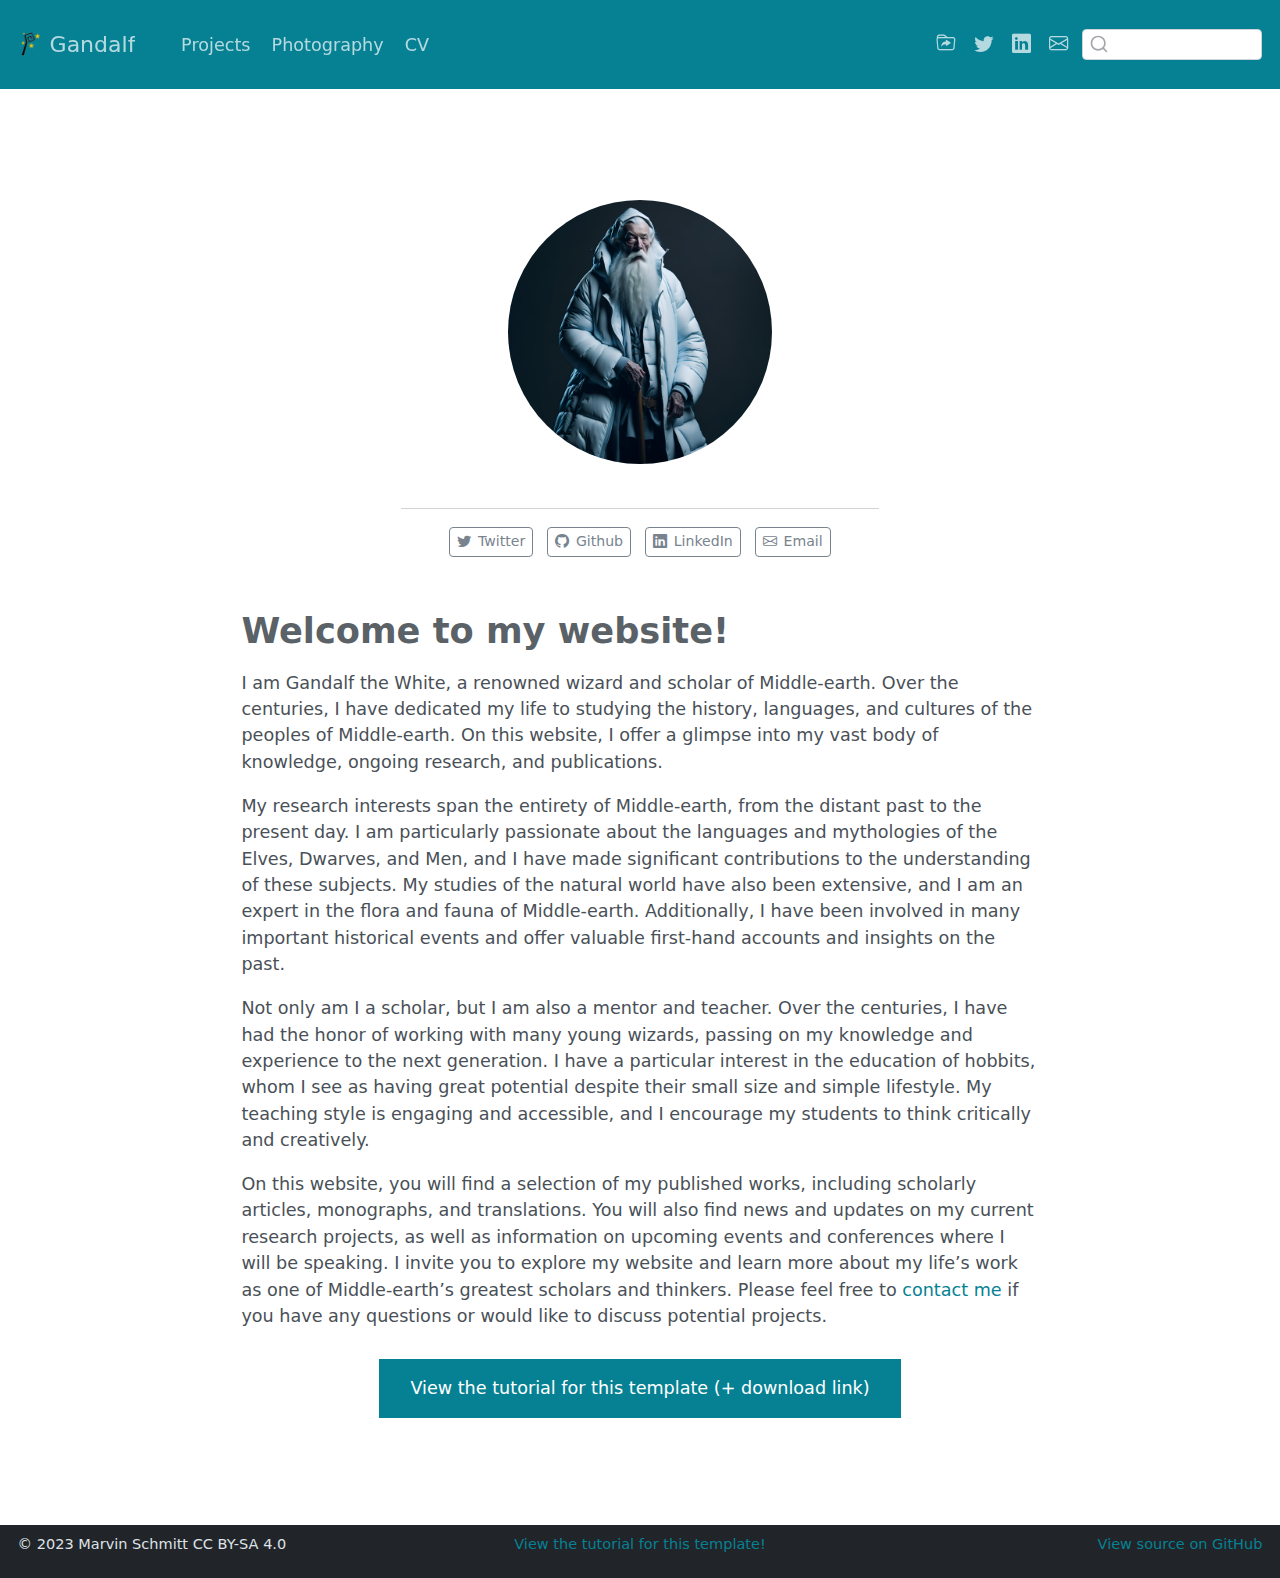
==== docs/index.html @ c87a349d "Initial commit" ====
<!DOCTYPE html>
<html xmlns="http://www.w3.org/1999/xhtml" lang="en" xml:lang="en"><head>

<meta charset="utf-8">
<meta name="generator" content="quarto-1.3.450">

<meta name="viewport" content="width=device-width, initial-scale=1.0, user-scalable=yes">


<title>Gandalf</title>
<style>
code{white-space: pre-wrap;}
span.smallcaps{font-variant: small-caps;}
div.columns{display: flex; gap: min(4vw, 1.5em);}
div.column{flex: auto; overflow-x: auto;}
div.hanging-indent{margin-left: 1.5em; text-indent: -1.5em;}
ul.task-list{list-style: none;}
ul.task-list li input[type="checkbox"] {
  width: 0.8em;
  margin: 0 0.8em 0.2em -1em; /* quarto-specific, see https://github.com/quarto-dev/quarto-cli/issues/4556 */ 
  vertical-align: middle;
}
</style>


<script src="site_libs/quarto-nav/quarto-nav.js"></script>
<script src="site_libs/clipboard/clipboard.min.js"></script>
<script src="site_libs/quarto-search/autocomplete.umd.js"></script>
<script src="site_libs/quarto-search/fuse.min.js"></script>
<script src="site_libs/quarto-search/quarto-search.js"></script>
<meta name="quarto:offset" content="./">
<link href="./img/favicon.png" rel="icon" type="image/png">
<script src="site_libs/quarto-html/quarto.js"></script>
<script src="site_libs/quarto-html/popper.min.js"></script>
<script src="site_libs/quarto-html/tippy.umd.min.js"></script>
<link href="site_libs/quarto-html/tippy.css" rel="stylesheet">
<link href="site_libs/quarto-html/quarto-syntax-highlighting.css" rel="stylesheet" id="quarto-text-highlighting-styles">
<script src="site_libs/bootstrap/bootstrap.min.js"></script>
<link href="site_libs/bootstrap/bootstrap-icons.css" rel="stylesheet">
<link href="site_libs/bootstrap/bootstrap.min.css" rel="stylesheet" id="quarto-bootstrap" data-mode="light">
<script id="quarto-search-options" type="application/json">{
  "location": "navbar",
  "copy-button": false,
  "collapse-after": 3,
  "panel-placement": "end",
  "type": "textbox",
  "limit": 20,
  "language": {
    "search-no-results-text": "No results",
    "search-matching-documents-text": "matching documents",
    "search-copy-link-title": "Copy link to search",
    "search-hide-matches-text": "Hide additional matches",
    "search-more-match-text": "more match in this document",
    "search-more-matches-text": "more matches in this document",
    "search-clear-button-title": "Clear",
    "search-detached-cancel-button-title": "Cancel",
    "search-submit-button-title": "Submit",
    "search-label": "Search"
  }
}</script>


</head>

<body class="nav-fixed fullcontent">

<div id="quarto-search-results"></div>
  <header id="quarto-header" class="headroom fixed-top">
    <nav class="navbar navbar-expand-lg navbar-dark ">
      <div class="navbar-container container-fluid">
      <div class="navbar-brand-container">
    <a href="./index.html" class="navbar-brand navbar-brand-logo">
    <img src="./img/logo.png" alt="" class="navbar-logo">
    </a>
    <a class="navbar-brand" href="./index.html">
    <span class="navbar-title">Gandalf</span>
    </a>
  </div>
            <div id="quarto-search" class="" title="Search"></div>
          <button class="navbar-toggler" type="button" data-bs-toggle="collapse" data-bs-target="#navbarCollapse" aria-controls="navbarCollapse" aria-expanded="false" aria-label="Toggle navigation" onclick="if (window.quartoToggleHeadroom) { window.quartoToggleHeadroom(); }">
  <span class="navbar-toggler-icon"></span>
</button>
          <div class="collapse navbar-collapse" id="navbarCollapse">
            <ul class="navbar-nav navbar-nav-scroll me-auto">
  <li class="nav-item">
    <a class="nav-link" href="./projects/index.html" rel="" target="">
 <span class="menu-text">Projects</span></a>
  </li>  
  <li class="nav-item">
    <a class="nav-link" href="./photography/index.html" rel="" target="">
 <span class="menu-text">Photography</span></a>
  </li>  
  <li class="nav-item">
    <a class="nav-link" href="./cv/index.html" rel="" target="">
 <span class="menu-text">CV</span></a>
  </li>  
</ul>
            <ul class="navbar-nav navbar-nav-scroll ms-auto">
  <li class="nav-item compact">
    <a class="nav-link" href="https://www.marvinschmitt.com/blog/website-tutorial-quarto/" rel="" target=""><i class="bi bi-folder-symlink" role="img">
</i> 
 <span class="menu-text"></span></a>
  </li>  
  <li class="nav-item compact">
    <a class="nav-link" href="https://twitter.com/MarvinSchmittML" rel="" target=""><i class="bi bi-twitter" role="img">
</i> 
 <span class="menu-text"></span></a>
  </li>  
  <li class="nav-item compact">
    <a class="nav-link" href="https://www.linkedin.com/in/marvin-schmitt-a85b321a2/" rel="" target=""><i class="bi bi-linkedin" role="img">
</i> 
 <span class="menu-text"></span></a>
  </li>  
  <li class="nav-item compact">
    <a class="nav-link" href="mailto:mail.marvinschmitt@gmail.com" rel="" target=""><i class="bi bi-envelope" role="img" aria-label="email">
</i> 
 <span class="menu-text"></span></a>
  </li>  
</ul>
            <div class="quarto-navbar-tools">
</div>
          </div> <!-- /navcollapse -->
      </div> <!-- /container-fluid -->
    </nav>
</header>
<!-- content -->
<div id="quarto-content" class="quarto-container page-columns page-rows-contents page-layout-article page-navbar">
<!-- sidebar -->
<!-- margin-sidebar -->
    
<!-- main -->
<main class="content" id="quarto-document-content">



<div class="quarto-about-jolla">
  <img src="img/my_image.jpg" class="about-image
  round " style="height: 15em; width: 15em;">
 <div id="about-block">
</div> 
  <hr class="about-sep">
   <div class="about-links">
  <a href="https://twitter.com/MarvinSchmittML" class="about-link" rel="" target="">
    <i class="bi bi-twitter"></i>
     <span class="about-link-text">Twitter</span>
  </a>
  <a href="https://github.com/marvinschmitt" class="about-link" rel="" target="">
    <i class="bi bi-github"></i>
     <span class="about-link-text">Github</span>
  </a>
  <a href="https://www.linkedin.com/in/marvin-schmitt-a85b321a2/" class="about-link" rel="" target="">
    <i class="bi bi-linkedin"></i>
     <span class="about-link-text">LinkedIn</span>
  </a>
  <a href="mailto:mail.marvinschmitt@gmail.com" class="about-link" rel="" target="">
    <i class="bi bi-envelope"></i>
     <span class="about-link-text">Email</span>
  </a>
</div>
</div>

<section id="welcome-to-my-website" class="level1">
<h1>Welcome to my website!</h1>
<p>I am Gandalf the White, a renowned wizard and scholar of Middle-earth. Over the centuries, I have dedicated my life to studying the history, languages, and cultures of the peoples of Middle-earth. On this website, I offer a glimpse into my vast body of knowledge, ongoing research, and publications.</p>
<p>My research interests span the entirety of Middle-earth, from the distant past to the present day. I am particularly passionate about the languages and mythologies of the Elves, Dwarves, and Men, and I have made significant contributions to the understanding of these subjects. My studies of the natural world have also been extensive, and I am an expert in the flora and fauna of Middle-earth. Additionally, I have been involved in many important historical events and offer valuable first-hand accounts and insights on the past.</p>
<p>Not only am I a scholar, but I am also a mentor and teacher. Over the centuries, I have had the honor of working with many young wizards, passing on my knowledge and experience to the next generation. I have a particular interest in the education of hobbits, whom I see as having great potential despite their small size and simple lifestyle. My teaching style is engaging and accessible, and I encourage my students to think critically and creatively.</p>
<p>On this website, you will find a selection of my published works, including scholarly articles, monographs, and translations. You will also find news and updates on my current research projects, as well as information on upcoming events and conferences where I will be speaking. I invite you to explore my website and learn more about my life’s work as one of Middle-earth’s greatest scholars and thinkers. Please feel free to <a href="mailto:mail.marvinschmitt@gmail.com">contact me</a> if you have any questions or would like to discuss potential projects.</p>
<div style="margin: 30px; text-align: center;">
<a class="btn btn-primary" href="https://www.marvinschmitt.com/blog/website-tutorial-quarto/" role="button" target="_blank" style="padding: 15px 30px;">View the tutorial for this template (+ download link)</a>
</div>



</section>

</main> <!-- /main -->
<script id="quarto-html-after-body" type="application/javascript">
window.document.addEventListener("DOMContentLoaded", function (event) {
  const toggleBodyColorMode = (bsSheetEl) => {
    const mode = bsSheetEl.getAttribute("data-mode");
    const bodyEl = window.document.querySelector("body");
    if (mode === "dark") {
      bodyEl.classList.add("quarto-dark");
      bodyEl.classList.remove("quarto-light");
    } else {
      bodyEl.classList.add("quarto-light");
      bodyEl.classList.remove("quarto-dark");
    }
  }
  const toggleBodyColorPrimary = () => {
    const bsSheetEl = window.document.querySelector("link#quarto-bootstrap");
    if (bsSheetEl) {
      toggleBodyColorMode(bsSheetEl);
    }
  }
  toggleBodyColorPrimary();  
  const isCodeAnnotation = (el) => {
    for (const clz of el.classList) {
      if (clz.startsWith('code-annotation-')) {                     
        return true;
      }
    }
    return false;
  }
  const clipboard = new window.ClipboardJS('.code-copy-button', {
    text: function(trigger) {
      const codeEl = trigger.previousElementSibling.cloneNode(true);
      for (const childEl of codeEl.children) {
        if (isCodeAnnotation(childEl)) {
          childEl.remove();
        }
      }
      return codeEl.innerText;
    }
  });
  clipboard.on('success', function(e) {
    // button target
    const button = e.trigger;
    // don't keep focus
    button.blur();
    // flash "checked"
    button.classList.add('code-copy-button-checked');
    var currentTitle = button.getAttribute("title");
    button.setAttribute("title", "Copied!");
    let tooltip;
    if (window.bootstrap) {
      button.setAttribute("data-bs-toggle", "tooltip");
      button.setAttribute("data-bs-placement", "left");
      button.setAttribute("data-bs-title", "Copied!");
      tooltip = new bootstrap.Tooltip(button, 
        { trigger: "manual", 
          customClass: "code-copy-button-tooltip",
          offset: [0, -8]});
      tooltip.show();    
    }
    setTimeout(function() {
      if (tooltip) {
        tooltip.hide();
        button.removeAttribute("data-bs-title");
        button.removeAttribute("data-bs-toggle");
        button.removeAttribute("data-bs-placement");
      }
      button.setAttribute("title", currentTitle);
      button.classList.remove('code-copy-button-checked');
    }, 1000);
    // clear code selection
    e.clearSelection();
  });
  function tippyHover(el, contentFn) {
    const config = {
      allowHTML: true,
      content: contentFn,
      maxWidth: 500,
      delay: 100,
      arrow: false,
      appendTo: function(el) {
          return el.parentElement;
      },
      interactive: true,
      interactiveBorder: 10,
      theme: 'quarto',
      placement: 'bottom-start'
    };
    window.tippy(el, config); 
  }
  const noterefs = window.document.querySelectorAll('a[role="doc-noteref"]');
  for (var i=0; i<noterefs.length; i++) {
    const ref = noterefs[i];
    tippyHover(ref, function() {
      // use id or data attribute instead here
      let href = ref.getAttribute('data-footnote-href') || ref.getAttribute('href');
      try { href = new URL(href).hash; } catch {}
      const id = href.replace(/^#\/?/, "");
      const note = window.document.getElementById(id);
      return note.innerHTML;
    });
  }
      let selectedAnnoteEl;
      const selectorForAnnotation = ( cell, annotation) => {
        let cellAttr = 'data-code-cell="' + cell + '"';
        let lineAttr = 'data-code-annotation="' +  annotation + '"';
        const selector = 'span[' + cellAttr + '][' + lineAttr + ']';
        return selector;
      }
      const selectCodeLines = (annoteEl) => {
        const doc = window.document;
        const targetCell = annoteEl.getAttribute("data-target-cell");
        const targetAnnotation = annoteEl.getAttribute("data-target-annotation");
        const annoteSpan = window.document.querySelector(selectorForAnnotation(targetCell, targetAnnotation));
        const lines = annoteSpan.getAttribute("data-code-lines").split(",");
        const lineIds = lines.map((line) => {
          return targetCell + "-" + line;
        })
        let top = null;
        let height = null;
        let parent = null;
        if (lineIds.length > 0) {
            //compute the position of the single el (top and bottom and make a div)
            const el = window.document.getElementById(lineIds[0]);
            top = el.offsetTop;
            height = el.offsetHeight;
            parent = el.parentElement.parentElement;
          if (lineIds.length > 1) {
            const lastEl = window.document.getElementById(lineIds[lineIds.length - 1]);
            const bottom = lastEl.offsetTop + lastEl.offsetHeight;
            height = bottom - top;
          }
          if (top !== null && height !== null && parent !== null) {
            // cook up a div (if necessary) and position it 
            let div = window.document.getElementById("code-annotation-line-highlight");
            if (div === null) {
              div = window.document.createElement("div");
              div.setAttribute("id", "code-annotation-line-highlight");
              div.style.position = 'absolute';
              parent.appendChild(div);
            }
            div.style.top = top - 2 + "px";
            div.style.height = height + 4 + "px";
            let gutterDiv = window.document.getElementById("code-annotation-line-highlight-gutter");
            if (gutterDiv === null) {
              gutterDiv = window.document.createElement("div");
              gutterDiv.setAttribute("id", "code-annotation-line-highlight-gutter");
              gutterDiv.style.position = 'absolute';
              const codeCell = window.document.getElementById(targetCell);
              const gutter = codeCell.querySelector('.code-annotation-gutter');
              gutter.appendChild(gutterDiv);
            }
            gutterDiv.style.top = top - 2 + "px";
            gutterDiv.style.height = height + 4 + "px";
          }
          selectedAnnoteEl = annoteEl;
        }
      };
      const unselectCodeLines = () => {
        const elementsIds = ["code-annotation-line-highlight", "code-annotation-line-highlight-gutter"];
        elementsIds.forEach((elId) => {
          const div = window.document.getElementById(elId);
          if (div) {
            div.remove();
          }
        });
        selectedAnnoteEl = undefined;
      };
      // Attach click handler to the DT
      const annoteDls = window.document.querySelectorAll('dt[data-target-cell]');
      for (const annoteDlNode of annoteDls) {
        annoteDlNode.addEventListener('click', (event) => {
          const clickedEl = event.target;
          if (clickedEl !== selectedAnnoteEl) {
            unselectCodeLines();
            const activeEl = window.document.querySelector('dt[data-target-cell].code-annotation-active');
            if (activeEl) {
              activeEl.classList.remove('code-annotation-active');
            }
            selectCodeLines(clickedEl);
            clickedEl.classList.add('code-annotation-active');
          } else {
            // Unselect the line
            unselectCodeLines();
            clickedEl.classList.remove('code-annotation-active');
          }
        });
      }
  const findCites = (el) => {
    const parentEl = el.parentElement;
    if (parentEl) {
      const cites = parentEl.dataset.cites;
      if (cites) {
        return {
          el,
          cites: cites.split(' ')
        };
      } else {
        return findCites(el.parentElement)
      }
    } else {
      return undefined;
    }
  };
  var bibliorefs = window.document.querySelectorAll('a[role="doc-biblioref"]');
  for (var i=0; i<bibliorefs.length; i++) {
    const ref = bibliorefs[i];
    const citeInfo = findCites(ref);
    if (citeInfo) {
      tippyHover(citeInfo.el, function() {
        var popup = window.document.createElement('div');
        citeInfo.cites.forEach(function(cite) {
          var citeDiv = window.document.createElement('div');
          citeDiv.classList.add('hanging-indent');
          citeDiv.classList.add('csl-entry');
          var biblioDiv = window.document.getElementById('ref-' + cite);
          if (biblioDiv) {
            citeDiv.innerHTML = biblioDiv.innerHTML;
          }
          popup.appendChild(citeDiv);
        });
        return popup.innerHTML;
      });
    }
  }
});
</script>
</div> <!-- /content -->
<footer class="footer">
  <div class="nav-footer">
    <div class="nav-footer-left"><span class="faux-block">© 2023 Marvin Schmitt CC BY-SA 4.0</span></div>   
    <div class="nav-footer-center"><span class="faux-block"><a href="https://www.marvinschmitt.com/blog/website-tutorial-quarto/">View the tutorial for this template!</a></span></div>
    <div class="nav-footer-right"><span class="faux-block"><a href="https://github.com/marvinschmitt/quarto-website-template/">View source on GitHub</a></span></div>
  </div>
</footer>



</body></html>
---- docs/site_libs/quarto-html/tippy.css ----
.tippy-box[data-animation=fade][data-state=hidden]{opacity:0}[data-tippy-root]{max-width:calc(100vw - 10px)}.tippy-box{position:relative;background-color:#333;color:#fff;border-radius:4px;font-size:14px;line-height:1.4;white-space:normal;outline:0;transition-property:transform,visibility,opacity}.tippy-box[data-placement^=top]>.tippy-arrow{bottom:0}.tippy-box[data-placement^=top]>.tippy-arrow:before{bottom:-7px;left:0;border-width:8px 8px 0;border-top-color:initial;transform-origin:center top}.tippy-box[data-placement^=bottom]>.tippy-arrow{top:0}.tippy-box[data-placement^=bottom]>.tippy-arrow:before{top:-7px;left:0;border-width:0 8px 8px;border-bottom-color:initial;transform-origin:center bottom}.tippy-box[data-placement^=left]>.tippy-arrow{right:0}.tippy-box[data-placement^=left]>.tippy-arrow:before{border-width:8px 0 8px 8px;border-left-color:initial;right:-7px;transform-origin:center left}.tippy-box[data-placement^=right]>.tippy-arrow{left:0}.tippy-box[data-placement^=right]>.tippy-arrow:before{left:-7px;border-width:8px 8px 8px 0;border-right-color:initial;transform-origin:center right}.tippy-box[data-inertia][data-state=visible]{transition-timing-function:cubic-bezier(.54,1.5,.38,1.11)}.tippy-arrow{width:16px;height:16px;color:#333}.tippy-arrow:before{content:"";position:absolute;border-color:transparent;border-style:solid}.tippy-content{position:relative;padding:5px 9px;z-index:1}
---- docs/site_libs/quarto-html/quarto-syntax-highlighting.css ----
/* quarto syntax highlight colors */
:root {
  --quarto-hl-ot-color: #003B4F;
  --quarto-hl-at-color: #657422;
  --quarto-hl-ss-color: #20794D;
  --quarto-hl-an-color: #5E5E5E;
  --quarto-hl-fu-color: #4758AB;
  --quarto-hl-st-color: #20794D;
  --quarto-hl-cf-color: #003B4F;
  --quarto-hl-op-color: #5E5E5E;
  --quarto-hl-er-color: #AD0000;
  --quarto-hl-bn-color: #AD0000;
  --quarto-hl-al-color: #AD0000;
  --quarto-hl-va-color: #111111;
  --quarto-hl-bu-color: inherit;
  --quarto-hl-ex-color: inherit;
  --quarto-hl-pp-color: #AD0000;
  --quarto-hl-in-color: #5E5E5E;
  --quarto-hl-vs-color: #20794D;
  --quarto-hl-wa-color: #5E5E5E;
  --quarto-hl-do-color: #5E5E5E;
  --quarto-hl-im-color: #00769E;
  --quarto-hl-ch-color: #20794D;
  --quarto-hl-dt-color: #AD0000;
  --quarto-hl-fl-color: #AD0000;
  --quarto-hl-co-color: #5E5E5E;
  --quarto-hl-cv-color: #5E5E5E;
  --quarto-hl-cn-color: #8f5902;
  --quarto-hl-sc-color: #5E5E5E;
  --quarto-hl-dv-color: #AD0000;
  --quarto-hl-kw-color: #003B4F;
}

/* other quarto variables */
:root {
  --quarto-font-monospace: SFMono-Regular, Menlo, Monaco, Consolas, "Liberation Mono", "Courier New", monospace;
}

pre > code.sourceCode > span {
  color: #003B4F;
}

code span {
  color: #003B4F;
}

code.sourceCode > span {
  color: #003B4F;
}

div.sourceCode,
div.sourceCode pre.sourceCode {
  color: #003B4F;
}

code span.ot {
  color: #003B4F;
  font-style: inherit;
}

code span.at {
  color: #657422;
  font-style: inherit;
}

code span.ss {
  color: #20794D;
  font-style: inherit;
}

code span.an {
  color: #5E5E5E;
  font-style: inherit;
}

code span.fu {
  color: #4758AB;
  font-style: inherit;
}

code span.st {
  color: #20794D;
  font-style: inherit;
}

code span.cf {
  color: #003B4F;
  font-style: inherit;
}

code span.op {
  color: #5E5E5E;
  font-style: inherit;
}

code span.er {
  color: #AD0000;
  font-style: inherit;
}

code span.bn {
  color: #AD0000;
  font-style: inherit;
}

code span.al {
  color: #AD0000;
  font-style: inherit;
}

code span.va {
  color: #111111;
  font-style: inherit;
}

code span.bu {
  font-style: inherit;
}

code span.ex {
  font-style: inherit;
}

code span.pp {
  color: #AD0000;
  font-style: inherit;
}

code span.in {
  color: #5E5E5E;
  font-style: inherit;
}

code span.vs {
  color: #20794D;
  font-style: inherit;
}

code span.wa {
  color: #5E5E5E;
  font-style: italic;
}

code span.do {
  color: #5E5E5E;
  font-style: italic;
}

code span.im {
  color: #00769E;
  font-style: inherit;
}

code span.ch {
  color: #20794D;
  font-style: inherit;
}

code span.dt {
  color: #AD0000;
  font-style: inherit;
}

code span.fl {
  color: #AD0000;
  font-style: inherit;
}

code span.co {
  color: #5E5E5E;
  font-style: inherit;
}

code span.cv {
  color: #5E5E5E;
  font-style: italic;
}

code span.cn {
  color: #8f5902;
  font-style: inherit;
}

code span.sc {
  color: #5E5E5E;
  font-style: inherit;
}

code span.dv {
  color: #AD0000;
  font-style: inherit;
}

code span.kw {
  color: #003B4F;
  font-style: inherit;
}

.prevent-inlining {
  content: "</";
}

/*# sourceMappingURL=debc5d5d77c3f9108843748ff7464032.css.map */
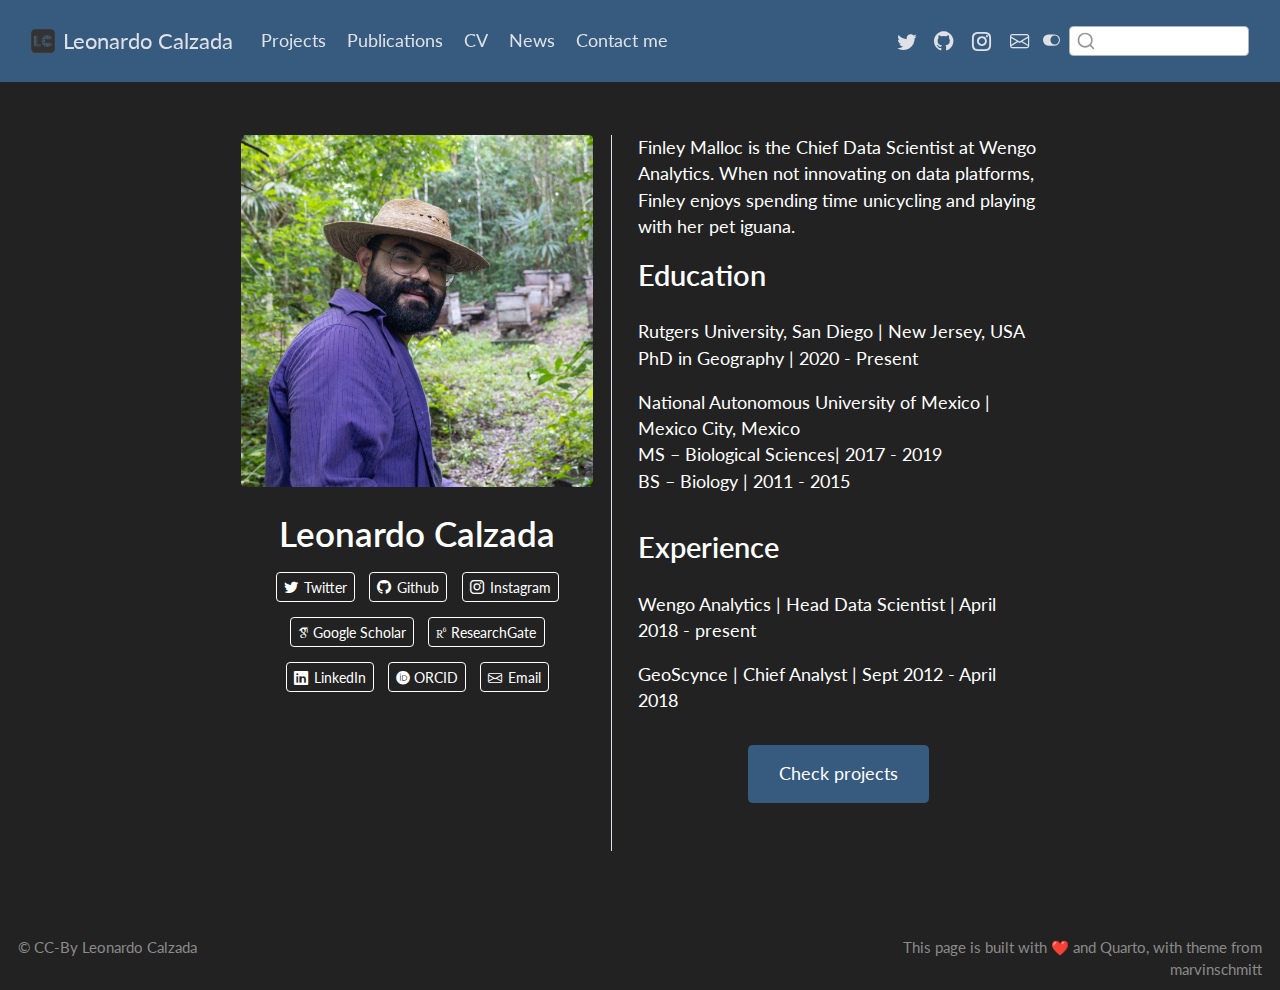
==== commit 42617a51: "first deploy" ====
--- a/docs/index.html
+++ b/docs/index.html
@@ -2,12 +2,12 @@
 <html xmlns="http://www.w3.org/1999/xhtml" lang="en" xml:lang="en"><head>
 
 <meta charset="utf-8">
-<meta name="generator" content="quarto-1.3.450">
+<meta name="generator" content="quarto-1.4.555">
 
 <meta name="viewport" content="width=device-width, initial-scale=1.0, user-scalable=yes">
 
 
-<title>Gandalf</title>
+<title>Leonardo Calzada</title>
 <style>
 code{white-space: pre-wrap;}
 span.smallcaps{font-variant: small-caps;}
@@ -34,17 +34,26 @@
 <script src="site_libs/quarto-html/popper.min.js"></script>
 <script src="site_libs/quarto-html/tippy.umd.min.js"></script>
 <link href="site_libs/quarto-html/tippy.css" rel="stylesheet">
-<link href="site_libs/quarto-html/quarto-syntax-highlighting.css" rel="stylesheet" id="quarto-text-highlighting-styles">
+<link href="site_libs/quarto-html/quarto-syntax-highlighting.css" rel="stylesheet" class="quarto-color-scheme" id="quarto-text-highlighting-styles">
+<link href="site_libs/quarto-html/quarto-syntax-highlighting-dark.css" rel="prefetch" class="quarto-color-scheme quarto-color-alternate" id="quarto-text-highlighting-styles">
 <script src="site_libs/bootstrap/bootstrap.min.js"></script>
 <link href="site_libs/bootstrap/bootstrap-icons.css" rel="stylesheet">
-<link href="site_libs/bootstrap/bootstrap.min.css" rel="stylesheet" id="quarto-bootstrap" data-mode="light">
+<link href="site_libs/bootstrap/bootstrap.min.css" rel="stylesheet" class="quarto-color-scheme" id="quarto-bootstrap" data-mode="light">
+<link href="site_libs/bootstrap/bootstrap-dark.min.css" rel="prefetch" class="quarto-color-scheme quarto-color-alternate" id="quarto-bootstrap" data-mode="dark">
+<link href="site_libs/quarto-contrib/academicons-1.9.2/all.css" rel="stylesheet">
+<link href="site_libs/quarto-contrib/academicons-1.9.2/size.css" rel="stylesheet">
 <script id="quarto-search-options" type="application/json">{
   "location": "navbar",
   "copy-button": false,
   "collapse-after": 3,
   "panel-placement": "end",
   "type": "textbox",
-  "limit": 20,
+  "limit": 50,
+  "keyboard-shortcut": [
+    "f",
+    "/",
+    "s"
+  ],
   "language": {
     "search-no-results-text": "No results",
     "search-matching-documents-text": "matching documents",
@@ -53,6 +62,7 @@
     "search-more-match-text": "more match in this document",
     "search-more-matches-text": "more matches in this document",
     "search-clear-button-title": "Clear",
+    "search-text-placeholder": "",
     "search-detached-cancel-button-title": "Cancel",
     "search-submit-button-title": "Submit",
     "search-label": "Search"
@@ -60,20 +70,21 @@
 }</script>
 
 
+<link rel="stylesheet" href="html/styles.scss">
 </head>
 
 <body class="nav-fixed fullcontent">
 
 <div id="quarto-search-results"></div>
   <header id="quarto-header" class="headroom fixed-top">
-    <nav class="navbar navbar-expand-lg navbar-dark ">
+    <nav class="navbar navbar-expand-lg " data-bs-theme="dark">
       <div class="navbar-container container-fluid">
-      <div class="navbar-brand-container">
+      <div class="navbar-brand-container mx-auto">
     <a href="./index.html" class="navbar-brand navbar-brand-logo">
     <img src="./img/logo.png" alt="" class="navbar-logo">
     </a>
     <a class="navbar-brand" href="./index.html">
-    <span class="navbar-title">Gandalf</span>
+    <span class="navbar-title">Leonardo Calzada</span>
     </a>
   </div>
             <div id="quarto-search" class="" title="Search"></div>
@@ -83,43 +94,52 @@
           <div class="collapse navbar-collapse" id="navbarCollapse">
             <ul class="navbar-nav navbar-nav-scroll me-auto">
   <li class="nav-item">
-    <a class="nav-link" href="./projects/index.html" rel="" target="">
- <span class="menu-text">Projects</span></a>
+    <a class="nav-link" href="./projects/index.html"> 
+<span class="menu-text">Projects</span></a>
   </li>  
   <li class="nav-item">
-    <a class="nav-link" href="./photography/index.html" rel="" target="">
- <span class="menu-text">Photography</span></a>
+    <a class="nav-link" href="./publications/index.html"> 
+<span class="menu-text">Publications</span></a>
   </li>  
   <li class="nav-item">
-    <a class="nav-link" href="./cv/index.html" rel="" target="">
- <span class="menu-text">CV</span></a>
+    <a class="nav-link" href="./cv/index.html"> 
+<span class="menu-text">CV</span></a>
+  </li>  
+  <li class="nav-item">
+    <a class="nav-link" href="./cv/index.html"> 
+<span class="menu-text">News</span></a>
+  </li>  
+  <li class="nav-item">
+    <a class="nav-link" href="./cv/index.html"> 
+<span class="menu-text">Contact me</span></a>
   </li>  
 </ul>
             <ul class="navbar-nav navbar-nav-scroll ms-auto">
   <li class="nav-item compact">
-    <a class="nav-link" href="https://www.marvinschmitt.com/blog/website-tutorial-quarto/" rel="" target=""><i class="bi bi-folder-symlink" role="img">
+    <a class="nav-link" href="https://twitter.com/le_calzada"> <i class="bi bi-twitter" role="img">
 </i> 
- <span class="menu-text"></span></a>
+<span class="menu-text"></span></a>
   </li>  
   <li class="nav-item compact">
-    <a class="nav-link" href="https://twitter.com/MarvinSchmittML" rel="" target=""><i class="bi bi-twitter" role="img">
+    <a class="nav-link" href="https://github.com/leocalzada"> <i class="bi bi-github" role="img">
 </i> 
- <span class="menu-text"></span></a>
+<span class="menu-text"></span></a>
   </li>  
   <li class="nav-item compact">
-    <a class="nav-link" href="https://www.linkedin.com/in/marvin-schmitt-a85b321a2/" rel="" target=""><i class="bi bi-linkedin" role="img">
+    <a class="nav-link" href="https://www.instagram.com/lecalzada/"> <i class="bi bi-instagram" role="img">
 </i> 
- <span class="menu-text"></span></a>
+<span class="menu-text"></span></a>
   </li>  
   <li class="nav-item compact">
-    <a class="nav-link" href="mailto:mail.marvinschmitt@gmail.com" rel="" target=""><i class="bi bi-envelope" role="img" aria-label="email">
+    <a class="nav-link" href="mailto:leonardo.calzada@rutgers.edu"> <i class="bi bi-envelope" role="img" aria-label="email">
 </i> 
- <span class="menu-text"></span></a>
+<span class="menu-text"></span></a>
   </li>  
 </ul>
-            <div class="quarto-navbar-tools">
+          </div> <!-- /navcollapse -->
+          <div class="quarto-navbar-tools">
+  <a href="" class="quarto-color-scheme-toggle quarto-navigation-tool  px-1" onclick="window.quartoToggleColorScheme(); return false;" title="Toggle dark mode"><i class="bi"></i></a>
 </div>
-          </div> <!-- /navcollapse -->
       </div> <!-- /container-fluid -->
     </nav>
 </header>
@@ -129,51 +149,69 @@
 <!-- margin-sidebar -->
     
 <!-- main -->
-<main class="content" id="quarto-document-content">
-
-
-
-<div class="quarto-about-jolla">
-  <img src="img/my_image.jpg" class="about-image
-  round " style="height: 15em; width: 15em;">
- <div id="about-block">
-</div> 
-  <hr class="about-sep">
-   <div class="about-links">
-  <a href="https://twitter.com/MarvinSchmittML" class="about-link" rel="" target="">
+<div class="quarto-about-trestles content">
+  <div class="about-entity">
+    <img src="img/my_image.jpg" class="about-image
+  rounded " style="width: 20em;">
+<header id="title-block-header" class="quarto-title-block default">
+<div class="quarto-title">
+<h1 class="title">Leonardo Calzada</h1>
+</div>
+<div class="quarto-title-meta">
+  </div>
+</header>
+    <div class="about-links">
+  <a href="https://twitter.com/le_calzada" class="about-link" rel="" target="">
     <i class="bi bi-twitter"></i>
      <span class="about-link-text">Twitter</span>
   </a>
-  <a href="https://github.com/marvinschmitt" class="about-link" rel="" target="">
+  <a href="https://github.com/leocalzada" class="about-link" rel="" target="">
     <i class="bi bi-github"></i>
      <span class="about-link-text">Github</span>
   </a>
-  <a href="https://www.linkedin.com/in/marvin-schmitt-a85b321a2/" class="about-link" rel="" target="">
+  <a href="https://www.instagram.com/lecalzada/" class="about-link" rel="" target="">
+    <i class="bi bi-instagram"></i>
+     <span class="about-link-text">Instagram</span>
+  </a>
+  <a href="https://scholar.google.com/citations?user=voVedNAAAAAJ&amp;hl=en" class="about-link" rel="" target="">
+     <span class="about-link-text"><i class="ai  ai-google-scholar"></i> Google Scholar</span>
+  </a>
+  <a href="https://www.researchgate.net/profile/Leonardo-Calzada" class="about-link" rel="" target="">
+     <span class="about-link-text"><i class="ai  ai-researchgate"></i> ResearchGate</span>
+  </a>
+  <a href="https://www.linkedin.com/in/leonardocalzada/" class="about-link" rel="" target="">
     <i class="bi bi-linkedin"></i>
      <span class="about-link-text">LinkedIn</span>
   </a>
-  <a href="mailto:mail.marvinschmitt@gmail.com" class="about-link" rel="" target="">
+  <a href="https://orcid.org/0000-0003-1071-8430" class="about-link" rel="" target="">
+     <span class="about-link-text"><i class="ai  ai-orcid"></i> ORCID</span>
+  </a>
+  <a href="mailto:leonardo.calzada@rutgers.edu" class="about-link" rel="" target="">
     <i class="bi bi-envelope"></i>
      <span class="about-link-text">Email</span>
   </a>
 </div>
+  </div>
+  <div class="about-contents"><main class="content" id="quarto-document-content">
+<p>Finley Malloc is the Chief Data Scientist at Wengo Analytics. When not innovating on data platforms, Finley enjoys spending time unicycling and playing with her pet iguana.</p>
+<section id="education" class="level2">
+<h2 data-anchor-id="education">Education</h2>
+<p>Rutgers University, San Diego | New Jersey, USA PhD in Geography | 2020 - Present</p>
+<p>National Autonomous University of Mexico | Mexico City, Mexico <br> MS – Biological Sciences| 2017 - 2019 <br> BS – Biology | 2011 - 2015</p>
+</section>
+<section id="experience" class="level2">
+<h2 data-anchor-id="experience">Experience</h2>
+<p>Wengo Analytics | Head Data Scientist | April 2018 - present</p>
+<p>GeoScynce | Chief Analyst | Sept 2012 - April 2018</p>
+<div style="margin: 30px; text-align: center;">
+<a class="btn btn-primary" href="https://www.marvinschmitt.com/blog/website-tutorial-quarto/" role="button" target="_blank" style="padding: 15px 30px;">Check projects</a>
 </div>
 
-<section id="welcome-to-my-website" class="level1">
-<h1>Welcome to my website!</h1>
-<p>I am Gandalf the White, a renowned wizard and scholar of Middle-earth. Over the centuries, I have dedicated my life to studying the history, languages, and cultures of the peoples of Middle-earth. On this website, I offer a glimpse into my vast body of knowledge, ongoing research, and publications.</p>
-<p>My research interests span the entirety of Middle-earth, from the distant past to the present day. I am particularly passionate about the languages and mythologies of the Elves, Dwarves, and Men, and I have made significant contributions to the understanding of these subjects. My studies of the natural world have also been extensive, and I am an expert in the flora and fauna of Middle-earth. Additionally, I have been involved in many important historical events and offer valuable first-hand accounts and insights on the past.</p>
-<p>Not only am I a scholar, but I am also a mentor and teacher. Over the centuries, I have had the honor of working with many young wizards, passing on my knowledge and experience to the next generation. I have a particular interest in the education of hobbits, whom I see as having great potential despite their small size and simple lifestyle. My teaching style is engaging and accessible, and I encourage my students to think critically and creatively.</p>
-<p>On this website, you will find a selection of my published works, including scholarly articles, monographs, and translations. You will also find news and updates on my current research projects, as well as information on upcoming events and conferences where I will be speaking. I invite you to explore my website and learn more about my life’s work as one of Middle-earth’s greatest scholars and thinkers. Please feel free to <a href="mailto:mail.marvinschmitt@gmail.com">contact me</a> if you have any questions or would like to discuss potential projects.</p>
-<div style="margin: 30px; text-align: center;">
-<a class="btn btn-primary" href="https://www.marvinschmitt.com/blog/website-tutorial-quarto/" role="button" target="_blank" style="padding: 15px 30px;">View the tutorial for this template (+ download link)</a>
+
+</section>
+</main></div>
 </div>
-
-
-
-</section>
-
-</main> <!-- /main -->
+ <!-- /main -->
 <script id="quarto-html-after-body" type="application/javascript">
 window.document.addEventListener("DOMContentLoaded", function (event) {
   const toggleBodyColorMode = (bsSheetEl) => {
@@ -194,6 +232,150 @@
     }
   }
   toggleBodyColorPrimary();  
+  const disableStylesheet = (stylesheets) => {
+    for (let i=0; i < stylesheets.length; i++) {
+      const stylesheet = stylesheets[i];
+      stylesheet.rel = 'prefetch';
+    }
+  }
+  const enableStylesheet = (stylesheets) => {
+    for (let i=0; i < stylesheets.length; i++) {
+      const stylesheet = stylesheets[i];
+      stylesheet.rel = 'stylesheet';
+    }
+  }
+  const manageTransitions = (selector, allowTransitions) => {
+    const els = window.document.querySelectorAll(selector);
+    for (let i=0; i < els.length; i++) {
+      const el = els[i];
+      if (allowTransitions) {
+        el.classList.remove('notransition');
+      } else {
+        el.classList.add('notransition');
+      }
+    }
+  }
+  const toggleGiscusIfUsed = (isAlternate, darkModeDefault) => {
+    const baseTheme = document.querySelector('#giscus-base-theme')?.value ?? 'light';
+    const alternateTheme = document.querySelector('#giscus-alt-theme')?.value ?? 'dark';
+    let newTheme = '';
+    if(darkModeDefault) {
+      newTheme = isAlternate ? baseTheme : alternateTheme;
+    } else {
+      newTheme = isAlternate ? alternateTheme : baseTheme;
+    }
+    const changeGiscusTheme = () => {
+      // From: https://github.com/giscus/giscus/issues/336
+      const sendMessage = (message) => {
+        const iframe = document.querySelector('iframe.giscus-frame');
+        if (!iframe) return;
+        iframe.contentWindow.postMessage({ giscus: message }, 'https://giscus.app');
+      }
+      sendMessage({
+        setConfig: {
+          theme: newTheme
+        }
+      });
+    }
+    const isGiscussLoaded = window.document.querySelector('iframe.giscus-frame') !== null;
+    if (isGiscussLoaded) {
+      changeGiscusTheme();
+    }
+  }
+  const toggleColorMode = (alternate) => {
+    // Switch the stylesheets
+    const alternateStylesheets = window.document.querySelectorAll('link.quarto-color-scheme.quarto-color-alternate');
+    manageTransitions('#quarto-margin-sidebar .nav-link', false);
+    if (alternate) {
+      enableStylesheet(alternateStylesheets);
+      for (const sheetNode of alternateStylesheets) {
+        if (sheetNode.id === "quarto-bootstrap") {
+          toggleBodyColorMode(sheetNode);
+        }
+      }
+    } else {
+      disableStylesheet(alternateStylesheets);
+      toggleBodyColorPrimary();
+    }
+    manageTransitions('#quarto-margin-sidebar .nav-link', true);
+    // Switch the toggles
+    const toggles = window.document.querySelectorAll('.quarto-color-scheme-toggle');
+    for (let i=0; i < toggles.length; i++) {
+      const toggle = toggles[i];
+      if (toggle) {
+        if (alternate) {
+          toggle.classList.add("alternate");     
+        } else {
+          toggle.classList.remove("alternate");
+        }
+      }
+    }
+    // Hack to workaround the fact that safari doesn't
+    // properly recolor the scrollbar when toggling (#1455)
+    if (navigator.userAgent.indexOf('Safari') > 0 && navigator.userAgent.indexOf('Chrome') == -1) {
+      manageTransitions("body", false);
+      window.scrollTo(0, 1);
+      setTimeout(() => {
+        window.scrollTo(0, 0);
+        manageTransitions("body", true);
+      }, 40);  
+    }
+  }
+  const isFileUrl = () => { 
+    return window.location.protocol === 'file:';
+  }
+  const hasAlternateSentinel = () => {  
+    let styleSentinel = getColorSchemeSentinel();
+    if (styleSentinel !== null) {
+      return styleSentinel === "alternate";
+    } else {
+      return false;
+    }
+  }
+  const setStyleSentinel = (alternate) => {
+    const value = alternate ? "alternate" : "default";
+    if (!isFileUrl()) {
+      window.localStorage.setItem("quarto-color-scheme", value);
+    } else {
+      localAlternateSentinel = value;
+    }
+  }
+  const getColorSchemeSentinel = () => {
+    if (!isFileUrl()) {
+      const storageValue = window.localStorage.getItem("quarto-color-scheme");
+      return storageValue != null ? storageValue : localAlternateSentinel;
+    } else {
+      return localAlternateSentinel;
+    }
+  }
+  const darkModeDefault = true;
+  let localAlternateSentinel = darkModeDefault ? 'alternate' : 'default';
+  // Dark / light mode switch
+  window.quartoToggleColorScheme = () => {
+    // Read the current dark / light value 
+    let toAlternate = !hasAlternateSentinel();
+    toggleColorMode(toAlternate);
+    setStyleSentinel(toAlternate);
+    toggleGiscusIfUsed(toAlternate, darkModeDefault);
+  };
+  // Ensure there is a toggle, if there isn't float one in the top right
+  if (window.document.querySelector('.quarto-color-scheme-toggle') === null) {
+    const a = window.document.createElement('a');
+    a.classList.add('top-right');
+    a.classList.add('quarto-color-scheme-toggle');
+    a.href = "";
+    a.onclick = function() { try { window.quartoToggleColorScheme(); } catch {} return false; };
+    const i = window.document.createElement("i");
+    i.classList.add('bi');
+    a.appendChild(i);
+    window.document.body.appendChild(a);
+  }
+  // Switch to dark mode if need be
+  if (hasAlternateSentinel()) {
+    toggleColorMode(true);
+  } else {
+    toggleColorMode(false);
+  }
   const isCodeAnnotation = (el) => {
     for (const clz of el.classList) {
       if (clz.startsWith('code-annotation-')) {                     
@@ -246,10 +428,27 @@
     // clear code selection
     e.clearSelection();
   });
-  function tippyHover(el, contentFn) {
+    var localhostRegex = new RegExp(/^(?:http|https):\/\/localhost\:?[0-9]*\//);
+    var mailtoRegex = new RegExp(/^mailto:/);
+      var filterRegex = new RegExp('/' + window.location.host + '/');
+    var isInternal = (href) => {
+        return filterRegex.test(href) || localhostRegex.test(href) || mailtoRegex.test(href);
+    }
+    // Inspect non-navigation links and adorn them if external
+ 	var links = window.document.querySelectorAll('a[href]:not(.nav-link):not(.navbar-brand):not(.toc-action):not(.sidebar-link):not(.sidebar-item-toggle):not(.pagination-link):not(.no-external):not([aria-hidden]):not(.dropdown-item):not(.quarto-navigation-tool)');
+    for (var i=0; i<links.length; i++) {
+      const link = links[i];
+      if (!isInternal(link.href)) {
+        // undo the damage that might have been done by quarto-nav.js in the case of
+        // links that we want to consider external
+        if (link.dataset.originalHref !== undefined) {
+          link.href = link.dataset.originalHref;
+        }
+      }
+    }
+  function tippyHover(el, contentFn, onTriggerFn, onUntriggerFn) {
     const config = {
       allowHTML: true,
-      content: contentFn,
       maxWidth: 500,
       delay: 100,
       arrow: false,
@@ -259,8 +458,17 @@
       interactive: true,
       interactiveBorder: 10,
       theme: 'quarto',
-      placement: 'bottom-start'
+      placement: 'bottom-start',
     };
+    if (contentFn) {
+      config.content = contentFn;
+    }
+    if (onTriggerFn) {
+      config.onTrigger = onTriggerFn;
+    }
+    if (onUntriggerFn) {
+      config.onUntrigger = onUntriggerFn;
+    }
     window.tippy(el, config); 
   }
   const noterefs = window.document.querySelectorAll('a[role="doc-noteref"]');
@@ -272,7 +480,130 @@
       try { href = new URL(href).hash; } catch {}
       const id = href.replace(/^#\/?/, "");
       const note = window.document.getElementById(id);
-      return note.innerHTML;
+      if (note) {
+        return note.innerHTML;
+      } else {
+        return "";
+      }
+    });
+  }
+  const xrefs = window.document.querySelectorAll('a.quarto-xref');
+  const processXRef = (id, note) => {
+    // Strip column container classes
+    const stripColumnClz = (el) => {
+      el.classList.remove("page-full", "page-columns");
+      if (el.children) {
+        for (const child of el.children) {
+          stripColumnClz(child);
+        }
+      }
+    }
+    stripColumnClz(note)
+    if (id === null || id.startsWith('sec-')) {
+      // Special case sections, only their first couple elements
+      const container = document.createElement("div");
+      if (note.children && note.children.length > 2) {
+        container.appendChild(note.children[0].cloneNode(true));
+        for (let i = 1; i < note.children.length; i++) {
+          const child = note.children[i];
+          if (child.tagName === "P" && child.innerText === "") {
+            continue;
+          } else {
+            container.appendChild(child.cloneNode(true));
+            break;
+          }
+        }
+        if (window.Quarto?.typesetMath) {
+          window.Quarto.typesetMath(container);
+        }
+        return container.innerHTML
+      } else {
+        if (window.Quarto?.typesetMath) {
+          window.Quarto.typesetMath(note);
+        }
+        return note.innerHTML;
+      }
+    } else {
+      // Remove any anchor links if they are present
+      const anchorLink = note.querySelector('a.anchorjs-link');
+      if (anchorLink) {
+        anchorLink.remove();
+      }
+      if (window.Quarto?.typesetMath) {
+        window.Quarto.typesetMath(note);
+      }
+      // TODO in 1.5, we should make sure this works without a callout special case
+      if (note.classList.contains("callout")) {
+        return note.outerHTML;
+      } else {
+        return note.innerHTML;
+      }
+    }
+  }
+  for (var i=0; i<xrefs.length; i++) {
+    const xref = xrefs[i];
+    tippyHover(xref, undefined, function(instance) {
+      instance.disable();
+      let url = xref.getAttribute('href');
+      let hash = undefined; 
+      if (url.startsWith('#')) {
+        hash = url;
+      } else {
+        try { hash = new URL(url).hash; } catch {}
+      }
+      if (hash) {
+        const id = hash.replace(/^#\/?/, "");
+        const note = window.document.getElementById(id);
+        if (note !== null) {
+          try {
+            const html = processXRef(id, note.cloneNode(true));
+            instance.setContent(html);
+          } finally {
+            instance.enable();
+            instance.show();
+          }
+        } else {
+          // See if we can fetch this
+          fetch(url.split('#')[0])
+          .then(res => res.text())
+          .then(html => {
+            const parser = new DOMParser();
+            const htmlDoc = parser.parseFromString(html, "text/html");
+            const note = htmlDoc.getElementById(id);
+            if (note !== null) {
+              const html = processXRef(id, note);
+              instance.setContent(html);
+            } 
+          }).finally(() => {
+            instance.enable();
+            instance.show();
+          });
+        }
+      } else {
+        // See if we can fetch a full url (with no hash to target)
+        // This is a special case and we should probably do some content thinning / targeting
+        fetch(url)
+        .then(res => res.text())
+        .then(html => {
+          const parser = new DOMParser();
+          const htmlDoc = parser.parseFromString(html, "text/html");
+          const note = htmlDoc.querySelector('main.content');
+          if (note !== null) {
+            // This should only happen for chapter cross references
+            // (since there is no id in the URL)
+            // remove the first header
+            if (note.children.length > 0 && note.children[0].tagName === "HEADER") {
+              note.children[0].remove();
+            }
+            const html = processXRef(null, note);
+            instance.setContent(html);
+          } 
+        }).finally(() => {
+          instance.enable();
+          instance.show();
+        });
+      }
+    }, function(instance) {
     });
   }
       let selectedAnnoteEl;
@@ -316,6 +647,7 @@
             }
             div.style.top = top - 2 + "px";
             div.style.height = height + 4 + "px";
+            div.style.left = 0;
             let gutterDiv = window.document.getElementById("code-annotation-line-highlight-gutter");
             if (gutterDiv === null) {
               gutterDiv = window.document.createElement("div");
@@ -341,6 +673,32 @@
         });
         selectedAnnoteEl = undefined;
       };
+        // Handle positioning of the toggle
+    window.addEventListener(
+      "resize",
+      throttle(() => {
+        elRect = undefined;
+        if (selectedAnnoteEl) {
+          selectCodeLines(selectedAnnoteEl);
+        }
+      }, 10)
+    );
+    function throttle(fn, ms) {
+    let throttle = false;
+    let timer;
+      return (...args) => {
+        if(!throttle) { // first call gets through
+            fn.apply(this, args);
+            throttle = true;
+        } else { // all the others get throttled
+            if(timer) clearTimeout(timer); // cancel #2
+            timer = setTimeout(() => {
+              fn.apply(this, args);
+              timer = throttle = false;
+            }, ms);
+        }
+      };
+    }
       // Attach click handler to the DT
       const annoteDls = window.document.querySelectorAll('dt[data-target-cell]');
       for (const annoteDlNode of annoteDls) {
@@ -403,12 +761,19 @@
 </div> <!-- /content -->
 <footer class="footer">
   <div class="nav-footer">
-    <div class="nav-footer-left"><span class="faux-block">© 2023 Marvin Schmitt CC BY-SA 4.0</span></div>   
-    <div class="nav-footer-center"><span class="faux-block"><a href="https://www.marvinschmitt.com/blog/website-tutorial-quarto/">View the tutorial for this template!</a></span></div>
-    <div class="nav-footer-right"><span class="faux-block"><a href="https://github.com/marvinschmitt/quarto-website-template/">View source on GitHub</a></span></div>
+    <div class="nav-footer-left">
+<p><span class="faux-block">© CC-By Leonardo Calzada</span></p>
+</div>   
+    <div class="nav-footer-center">
+      &nbsp;
+    </div>
+    <div class="nav-footer-right">
+<p><span class="faux-block">This page is built with ❤️ and Quarto, with theme from marvinschmitt</span></p>
+</div>
   </div>
 </footer>
 
 
 
+
 </body></html>--- a/docs/site_libs/quarto-html/quarto-syntax-highlighting-dark.css
+++ b/docs/site_libs/quarto-html/quarto-syntax-highlighting-dark.css
@@ -0,0 +1,189 @@
+/* quarto syntax highlight colors */
+:root {
+  --quarto-hl-al-color: #f07178;
+  --quarto-hl-an-color: #d4d0ab;
+  --quarto-hl-at-color: #00e0e0;
+  --quarto-hl-bn-color: #d4d0ab;
+  --quarto-hl-bu-color: #abe338;
+  --quarto-hl-ch-color: #abe338;
+  --quarto-hl-co-color: #f8f8f2;
+  --quarto-hl-cv-color: #ffd700;
+  --quarto-hl-cn-color: #ffd700;
+  --quarto-hl-cf-color: #ffa07a;
+  --quarto-hl-dt-color: #ffa07a;
+  --quarto-hl-dv-color: #d4d0ab;
+  --quarto-hl-do-color: #f8f8f2;
+  --quarto-hl-er-color: #f07178;
+  --quarto-hl-ex-color: #00e0e0;
+  --quarto-hl-fl-color: #d4d0ab;
+  --quarto-hl-fu-color: #ffa07a;
+  --quarto-hl-im-color: #abe338;
+  --quarto-hl-in-color: #d4d0ab;
+  --quarto-hl-kw-color: #ffa07a;
+  --quarto-hl-op-color: #ffa07a;
+  --quarto-hl-ot-color: #00e0e0;
+  --quarto-hl-pp-color: #dcc6e0;
+  --quarto-hl-re-color: #00e0e0;
+  --quarto-hl-sc-color: #abe338;
+  --quarto-hl-ss-color: #abe338;
+  --quarto-hl-st-color: #abe338;
+  --quarto-hl-va-color: #00e0e0;
+  --quarto-hl-vs-color: #abe338;
+  --quarto-hl-wa-color: #dcc6e0;
+}
+
+/* other quarto variables */
+:root {
+  --quarto-font-monospace: SFMono-Regular, Menlo, Monaco, Consolas, "Liberation Mono", "Courier New", monospace;
+}
+
+code span.al {
+  background-color: #2a0f15;
+  font-weight: bold;
+  color: #f07178;
+}
+
+code span.an {
+  color: #d4d0ab;
+}
+
+code span.at {
+  color: #00e0e0;
+}
+
+code span.bn {
+  color: #d4d0ab;
+}
+
+code span.bu {
+  color: #abe338;
+}
+
+code span.ch {
+  color: #abe338;
+}
+
+code span.co {
+  font-style: italic;
+  color: #f8f8f2;
+}
+
+code span.cv {
+  color: #ffd700;
+}
+
+code span.cn {
+  color: #ffd700;
+}
+
+code span.cf {
+  font-weight: bold;
+  color: #ffa07a;
+}
+
+code span.dt {
+  color: #ffa07a;
+}
+
+code span.dv {
+  color: #d4d0ab;
+}
+
+code span.do {
+  color: #f8f8f2;
+}
+
+code span.er {
+  color: #f07178;
+  text-decoration: underline;
+}
+
+code span.ex {
+  font-weight: bold;
+  color: #00e0e0;
+}
+
+code span.fl {
+  color: #d4d0ab;
+}
+
+code span.fu {
+  color: #ffa07a;
+}
+
+code span.im {
+  color: #abe338;
+}
+
+code span.in {
+  color: #d4d0ab;
+}
+
+code span.kw {
+  font-weight: bold;
+  color: #ffa07a;
+}
+
+pre > code.sourceCode > span {
+  color: #f8f8f2;
+}
+
+code span {
+  color: #f8f8f2;
+}
+
+code.sourceCode > span {
+  color: #f8f8f2;
+}
+
+div.sourceCode,
+div.sourceCode pre.sourceCode {
+  color: #f8f8f2;
+}
+
+code span.op {
+  color: #ffa07a;
+}
+
+code span.ot {
+  color: #00e0e0;
+}
+
+code span.pp {
+  color: #dcc6e0;
+}
+
+code span.re {
+  background-color: #f8f8f2;
+  color: #00e0e0;
+}
+
+code span.sc {
+  color: #abe338;
+}
+
+code span.ss {
+  color: #abe338;
+}
+
+code span.st {
+  color: #abe338;
+}
+
+code span.va {
+  color: #00e0e0;
+}
+
+code span.vs {
+  color: #abe338;
+}
+
+code span.wa {
+  color: #dcc6e0;
+}
+
+.prevent-inlining {
+  content: "</";
+}
+
+/*# sourceMappingURL=935a306eefa94366c21e1a970dddb765.css.map */
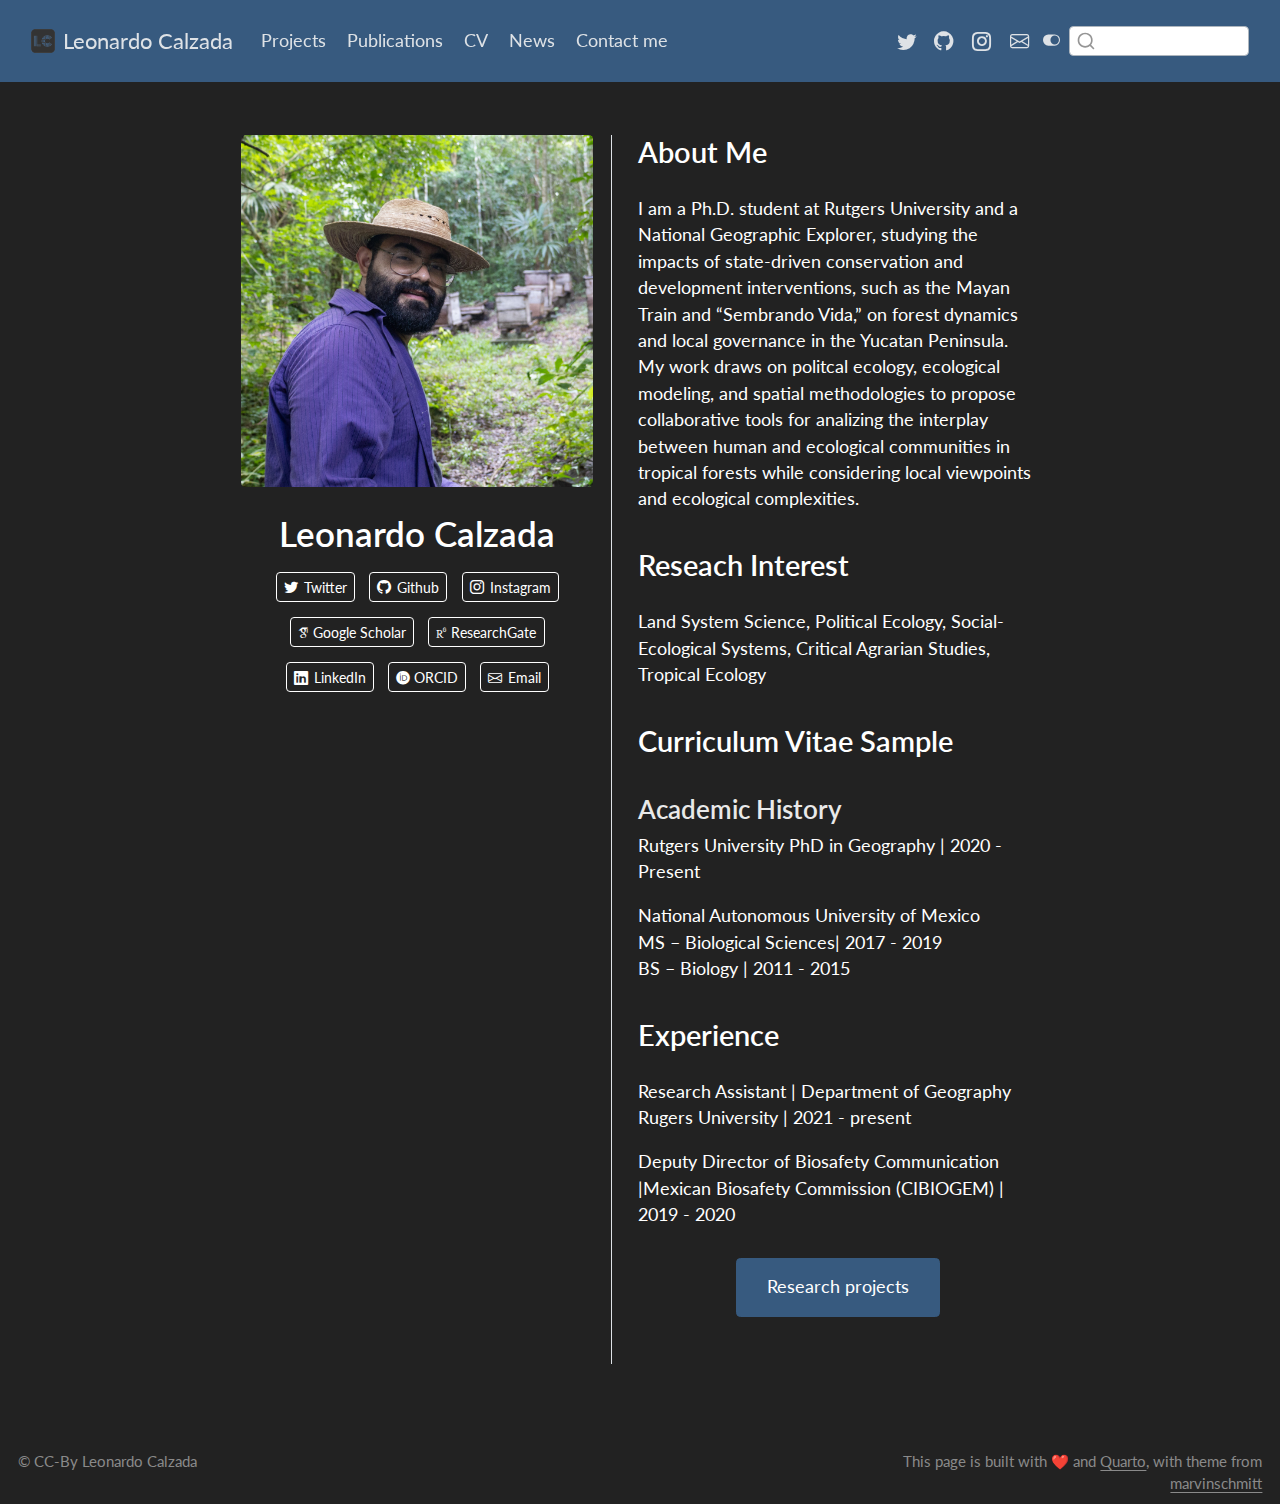
==== commit 0b2b1dcc: "second update" ====
--- a/docs/index.html
+++ b/docs/index.html
@@ -193,18 +193,28 @@
 </div>
   </div>
   <div class="about-contents"><main class="content" id="quarto-document-content">
-<p>Finley Malloc is the Chief Data Scientist at Wengo Analytics. When not innovating on data platforms, Finley enjoys spending time unicycling and playing with her pet iguana.</p>
-<section id="education" class="level2">
-<h2 data-anchor-id="education">Education</h2>
-<p>Rutgers University, San Diego | New Jersey, USA PhD in Geography | 2020 - Present</p>
-<p>National Autonomous University of Mexico | Mexico City, Mexico <br> MS – Biological Sciences| 2017 - 2019 <br> BS – Biology | 2011 - 2015</p>
+<section id="about-me" class="level2">
+<h2 data-anchor-id="about-me">About Me</h2>
+<p>I am a Ph.D.&nbsp;student at Rutgers University and a National Geographic Explorer, studying the impacts of state-driven conservation and development interventions, such as the Mayan Train and “Sembrando Vida,” on forest dynamics and local governance in the Yucatan Peninsula. My work draws on politcal ecology, ecological modeling, and spatial methodologies to propose collaborative tools for analizing the interplay between human and ecological communities in tropical forests while considering local viewpoints and ecological complexities.</p>
+</section>
+<section id="reseach-interest" class="level2">
+<h2 data-anchor-id="reseach-interest">Reseach Interest</h2>
+<p>Land System Science, Political Ecology, Social-Ecological Systems, Critical Agrarian Studies, Tropical Ecology</p>
+</section>
+<section id="curriculum-vitae-sample" class="level2">
+<h2 data-anchor-id="curriculum-vitae-sample">Curriculum Vitae Sample</h2>
+<section id="academic-history" class="level3">
+<h3 data-anchor-id="academic-history">Academic History</h3>
+<p>Rutgers University PhD in Geography | 2020 - Present</p>
+<p>National Autonomous University of Mexico <br> MS – Biological Sciences| 2017 - 2019 <br> BS – Biology | 2011 - 2015</p>
+</section>
 </section>
 <section id="experience" class="level2">
 <h2 data-anchor-id="experience">Experience</h2>
-<p>Wengo Analytics | Head Data Scientist | April 2018 - present</p>
-<p>GeoScynce | Chief Analyst | Sept 2012 - April 2018</p>
+<p>Research Assistant | Department of Geography Rugers University | 2021 - present</p>
+<p>Deputy Director of Biosafety Communication |Mexican Biosafety Commission (CIBIOGEM) | 2019 - 2020</p>
 <div style="margin: 30px; text-align: center;">
-<a class="btn btn-primary" href="https://www.marvinschmitt.com/blog/website-tutorial-quarto/" role="button" target="_blank" style="padding: 15px 30px;">Check projects</a>
+<a class="btn btn-primary" href="https://www.marvinschmitt.com/blog/website-tutorial-quarto/" role="button" target="_blank" style="padding: 15px 30px;">Research projects</a>
 </div>
 
 
@@ -768,7 +778,7 @@
       &nbsp;
     </div>
     <div class="nav-footer-right">
-<p><span class="faux-block">This page is built with ❤️ and Quarto, with theme from marvinschmitt</span></p>
+<p><span class="faux-block">This page is built with ❤️ and <a href="https://quarto.org/">Quarto</a>, with theme from <a href="https://www.marvinschmitt.com/blog/website-tutorial-quarto/">marvinschmitt </a> </span></p>
 </div>
   </div>
 </footer>
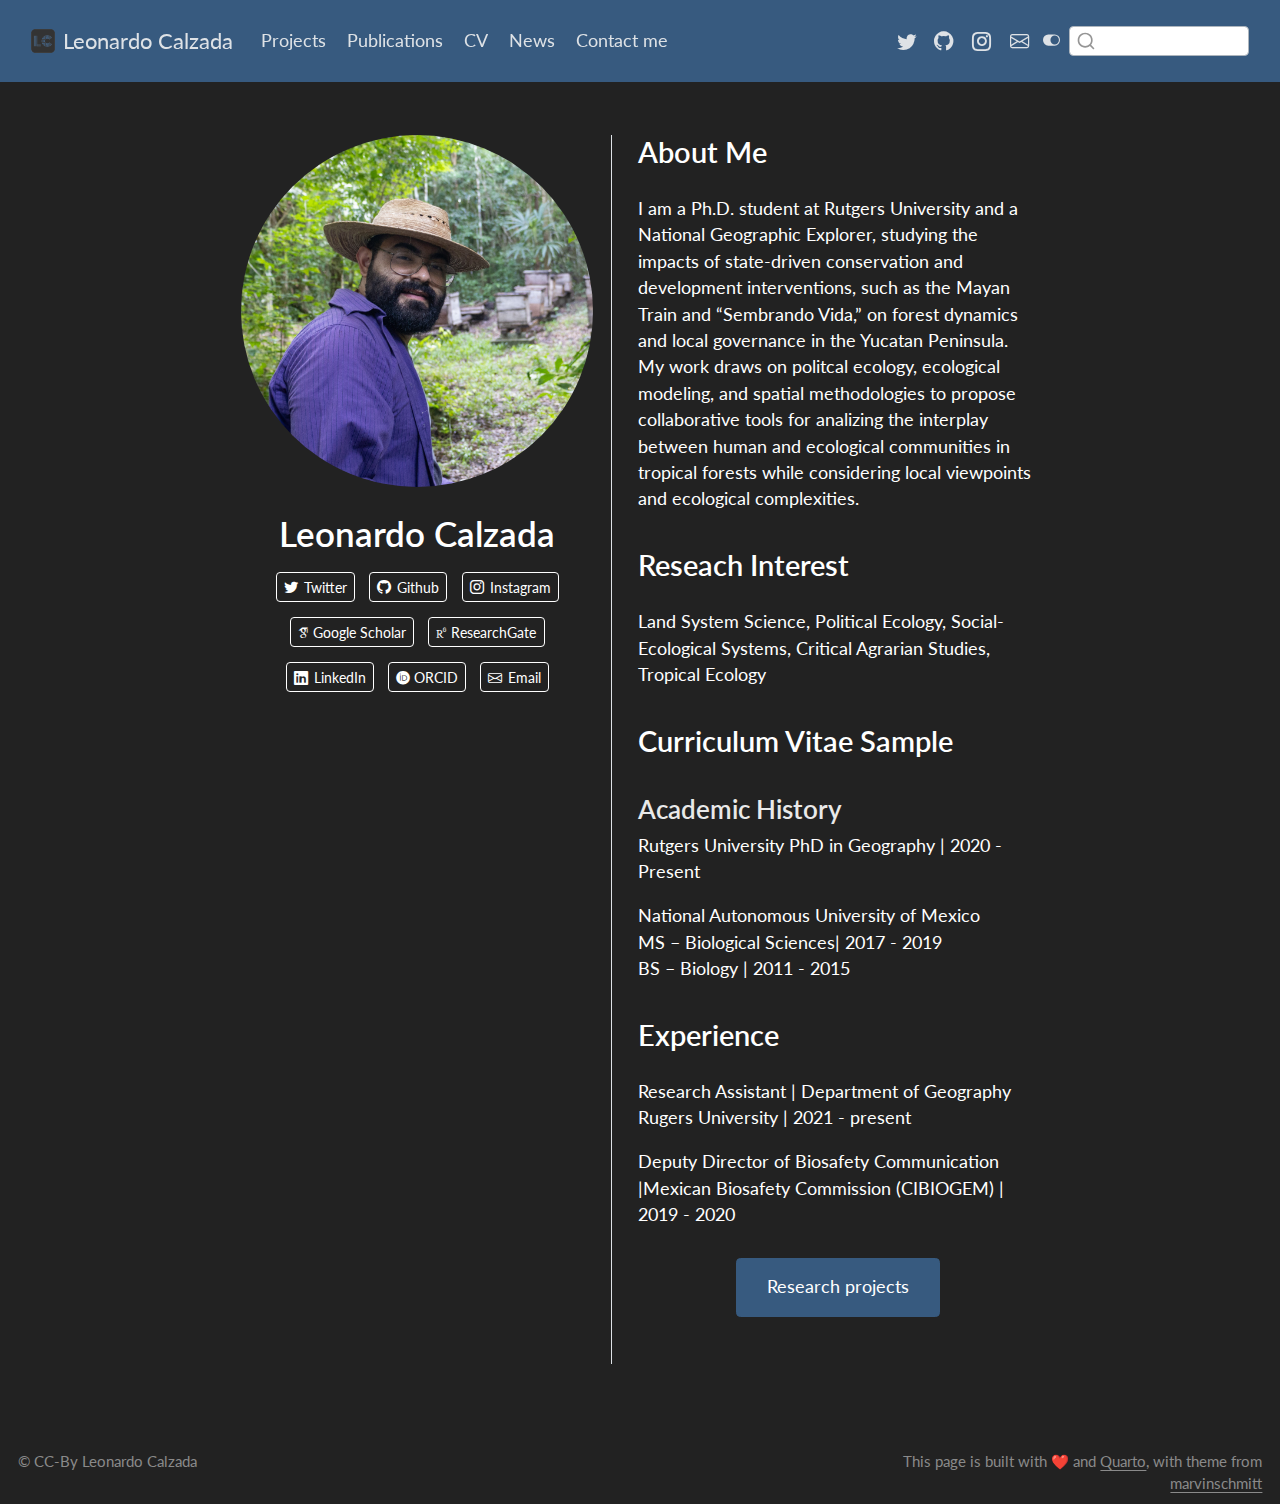
==== commit cd9123a5: "publication 1 test" ====
--- a/docs/index.html
+++ b/docs/index.html
@@ -2,7 +2,7 @@
 <html xmlns="http://www.w3.org/1999/xhtml" lang="en" xml:lang="en"><head>
 
 <meta charset="utf-8">
-<meta name="generator" content="quarto-1.4.555">
+<meta name="generator" content="quarto-1.5.55">
 
 <meta name="viewport" content="width=device-width, initial-scale=1.0, user-scalable=yes">
 
@@ -88,7 +88,7 @@
     </a>
   </div>
             <div id="quarto-search" class="" title="Search"></div>
-          <button class="navbar-toggler" type="button" data-bs-toggle="collapse" data-bs-target="#navbarCollapse" aria-controls="navbarCollapse" aria-expanded="false" aria-label="Toggle navigation" onclick="if (window.quartoToggleHeadroom) { window.quartoToggleHeadroom(); }">
+          <button class="navbar-toggler" type="button" data-bs-toggle="collapse" data-bs-target="#navbarCollapse" aria-controls="navbarCollapse" role="menu" aria-expanded="false" aria-label="Toggle navigation" onclick="if (window.quartoToggleHeadroom) { window.quartoToggleHeadroom(); }">
   <span class="navbar-toggler-icon"></span>
 </button>
           <div class="collapse navbar-collapse" id="navbarCollapse">
@@ -98,7 +98,7 @@
 <span class="menu-text">Projects</span></a>
   </li>  
   <li class="nav-item">
-    <a class="nav-link" href="./publications/index.html"> 
+    <a class="nav-link" href="./pubs/index.html"> 
 <span class="menu-text">Publications</span></a>
   </li>  
   <li class="nav-item">
@@ -110,7 +110,7 @@
 <span class="menu-text">News</span></a>
   </li>  
   <li class="nav-item">
-    <a class="nav-link" href="./cv/index.html"> 
+    <a class="nav-link" href="./contact/index.html"> 
 <span class="menu-text">Contact me</span></a>
   </li>  
 </ul>
@@ -137,7 +137,7 @@
   </li>  
 </ul>
           </div> <!-- /navcollapse -->
-          <div class="quarto-navbar-tools">
+            <div class="quarto-navbar-tools">
   <a href="" class="quarto-color-scheme-toggle quarto-navigation-tool  px-1" onclick="window.quartoToggleColorScheme(); return false;" title="Toggle dark mode"><i class="bi"></i></a>
 </div>
       </div> <!-- /container-fluid -->
@@ -149,10 +149,10 @@
 <!-- margin-sidebar -->
     
 <!-- main -->
-<div class="quarto-about-trestles content">
+<div class="quarto-about-trestles">
   <div class="about-entity">
     <img src="img/my_image.jpg" class="about-image
-  rounded " style="width: 20em;">
+  round " style="height: 20em; width: 20em;">
 <header id="title-block-header" class="quarto-title-block default">
 <div class="quarto-title">
 <h1 class="title">Leonardo Calzada</h1>
@@ -394,18 +394,7 @@
     }
     return false;
   }
-  const clipboard = new window.ClipboardJS('.code-copy-button', {
-    text: function(trigger) {
-      const codeEl = trigger.previousElementSibling.cloneNode(true);
-      for (const childEl of codeEl.children) {
-        if (isCodeAnnotation(childEl)) {
-          childEl.remove();
-        }
-      }
-      return codeEl.innerText;
-    }
-  });
-  clipboard.on('success', function(e) {
+  const onCopySuccess = function(e) {
     // button target
     const button = e.trigger;
     // don't keep focus
@@ -437,7 +426,29 @@
     }, 1000);
     // clear code selection
     e.clearSelection();
+  }
+  const getTextToCopy = function(trigger) {
+      const codeEl = trigger.previousElementSibling.cloneNode(true);
+      for (const childEl of codeEl.children) {
+        if (isCodeAnnotation(childEl)) {
+          childEl.remove();
+        }
+      }
+      return codeEl.innerText;
+  }
+  const clipboard = new window.ClipboardJS('.code-copy-button:not([data-in-quarto-modal])', {
+    text: getTextToCopy
   });
+  clipboard.on('success', onCopySuccess);
+  if (window.document.getElementById('quarto-embedded-source-code-modal')) {
+    // For code content inside modals, clipBoardJS needs to be initialized with a container option
+    // TODO: Check when it could be a function (https://github.com/zenorocha/clipboard.js/issues/860)
+    const clipboardModal = new window.ClipboardJS('.code-copy-button[data-in-quarto-modal]', {
+      text: getTextToCopy,
+      container: window.document.getElementById('quarto-embedded-source-code-modal')
+    });
+    clipboardModal.on('success', onCopySuccess);
+  }
     var localhostRegex = new RegExp(/^(?:http|https):\/\/localhost\:?[0-9]*\//);
     var mailtoRegex = new RegExp(/^mailto:/);
       var filterRegex = new RegExp('/' + window.location.host + '/');
@@ -445,7 +456,7 @@
         return filterRegex.test(href) || localhostRegex.test(href) || mailtoRegex.test(href);
     }
     // Inspect non-navigation links and adorn them if external
- 	var links = window.document.querySelectorAll('a[href]:not(.nav-link):not(.navbar-brand):not(.toc-action):not(.sidebar-link):not(.sidebar-item-toggle):not(.pagination-link):not(.no-external):not([aria-hidden]):not(.dropdown-item):not(.quarto-navigation-tool)');
+ 	var links = window.document.querySelectorAll('a[href]:not(.nav-link):not(.navbar-brand):not(.toc-action):not(.sidebar-link):not(.sidebar-item-toggle):not(.pagination-link):not(.no-external):not([aria-hidden]):not(.dropdown-item):not(.quarto-navigation-tool):not(.about-link)');
     for (var i=0; i<links.length; i++) {
       const link = links[i];
       if (!isInternal(link.href)) {
--- a/docs/site_libs/quarto-html/quarto-syntax-highlighting.css
+++ b/docs/site_libs/quarto-html/quarto-syntax-highlighting.css
@@ -85,6 +85,7 @@
 
 code span.cf {
   color: #003B4F;
+  font-weight: bold;
   font-style: inherit;
 }
 
@@ -193,6 +194,7 @@
 
 code span.kw {
   color: #003B4F;
+  font-weight: bold;
   font-style: inherit;
 }
 
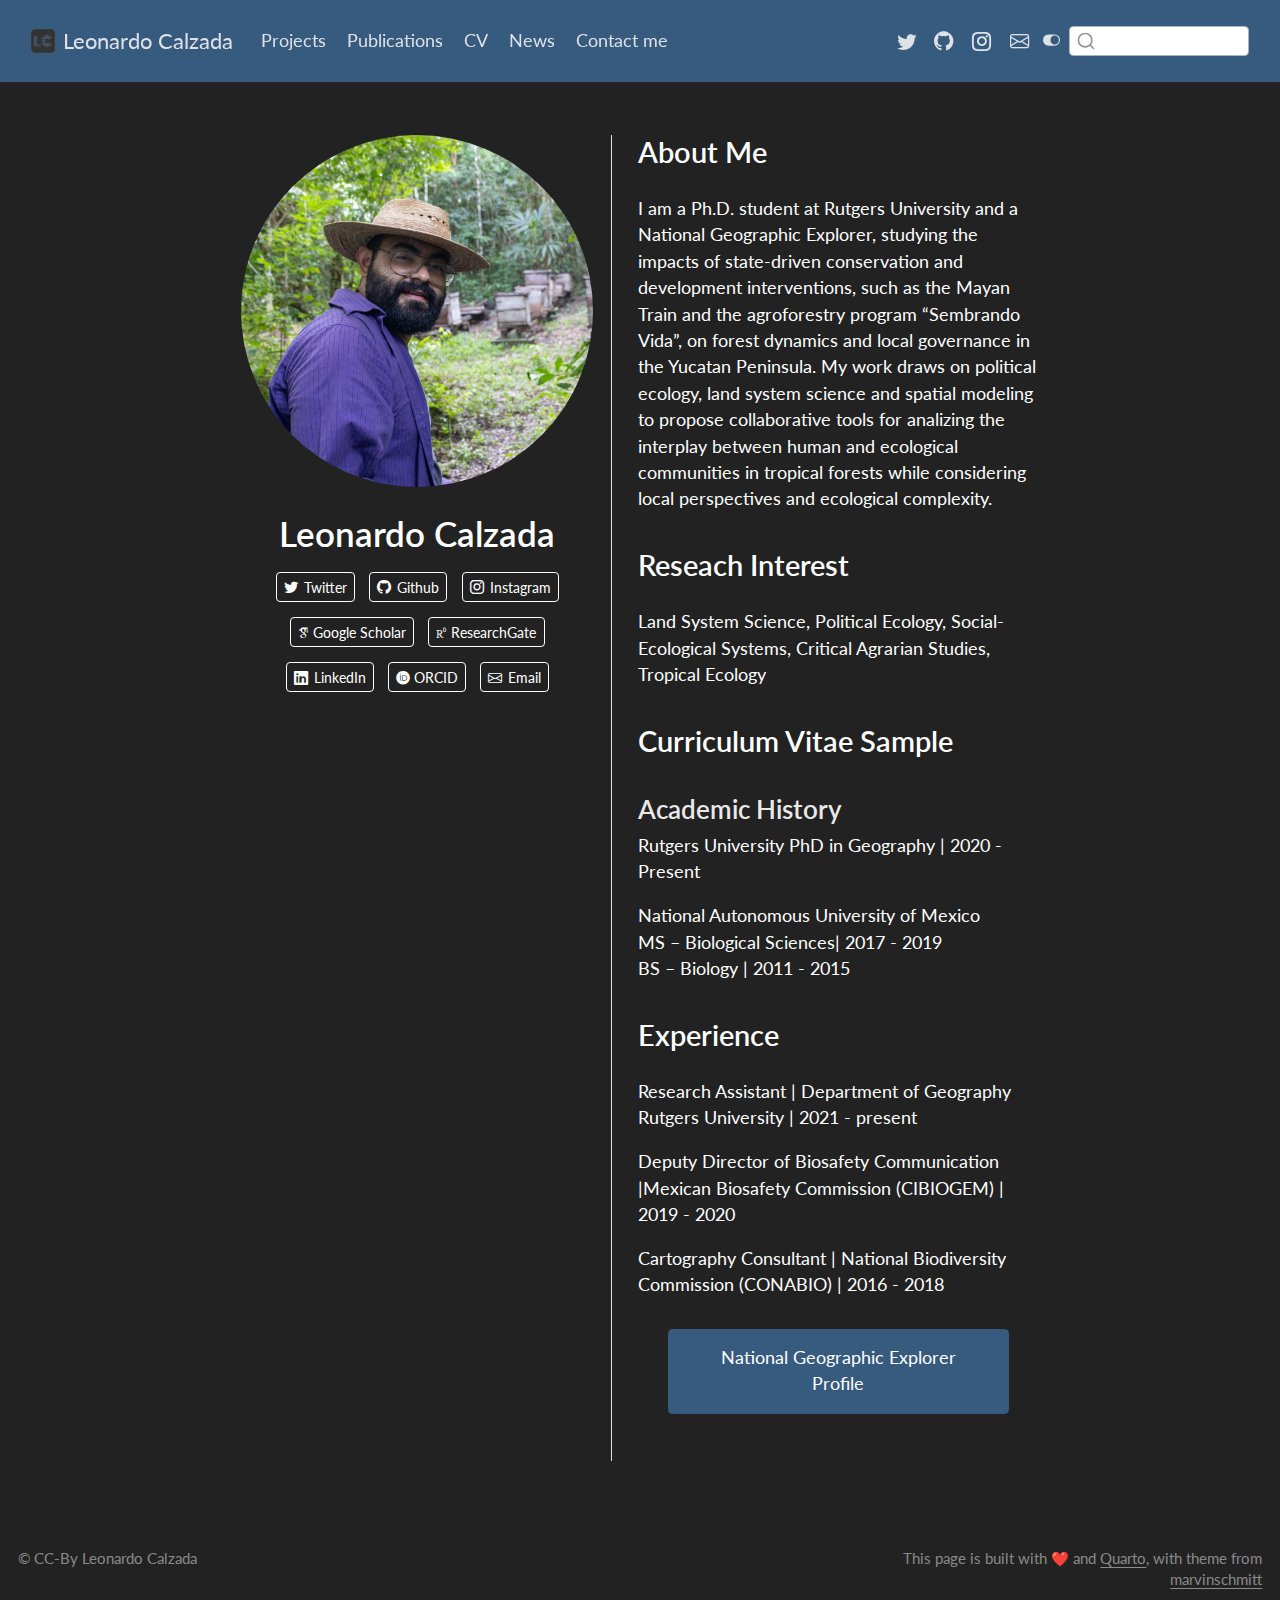
==== commit 7a95f572: "index update" ====
--- a/docs/index.html
+++ b/docs/index.html
@@ -195,7 +195,7 @@
   <div class="about-contents"><main class="content" id="quarto-document-content">
 <section id="about-me" class="level2">
 <h2 data-anchor-id="about-me">About Me</h2>
-<p>I am a Ph.D.&nbsp;student at Rutgers University and a National Geographic Explorer, studying the impacts of state-driven conservation and development interventions, such as the Mayan Train and “Sembrando Vida,” on forest dynamics and local governance in the Yucatan Peninsula. My work draws on politcal ecology, ecological modeling, and spatial methodologies to propose collaborative tools for analizing the interplay between human and ecological communities in tropical forests while considering local viewpoints and ecological complexities.</p>
+<p>I am a Ph.D.&nbsp;student at Rutgers University and a National Geographic Explorer, studying the impacts of state-driven conservation and development interventions, such as the Mayan Train and the agroforestry program “Sembrando Vida”, on forest dynamics and local governance in the Yucatan Peninsula. My work draws on political ecology, land system science and spatial modeling to propose collaborative tools for analizing the interplay between human and ecological communities in tropical forests while considering local perspectives and ecological complexity.</p>
 </section>
 <section id="reseach-interest" class="level2">
 <h2 data-anchor-id="reseach-interest">Reseach Interest</h2>
@@ -211,10 +211,11 @@
 </section>
 <section id="experience" class="level2">
 <h2 data-anchor-id="experience">Experience</h2>
-<p>Research Assistant | Department of Geography Rugers University | 2021 - present</p>
+<p>Research Assistant | Department of Geography Rutgers University | 2021 - present</p>
 <p>Deputy Director of Biosafety Communication |Mexican Biosafety Commission (CIBIOGEM) | 2019 - 2020</p>
+<p>Cartography Consultant | National Biodiversity Commission (CONABIO) | 2016 - 2018</p>
 <div style="margin: 30px; text-align: center;">
-<a class="btn btn-primary" href="https://www.marvinschmitt.com/blog/website-tutorial-quarto/" role="button" target="_blank" style="padding: 15px 30px;">Research projects</a>
+<a class="btn btn-primary" href="https://explorers.nationalgeographic.org/directory/leonardo-calzada" role="button" target="_blank" style="padding: 15px 30px;">National Geographic Explorer Profile</a>
 </div>
 
 
